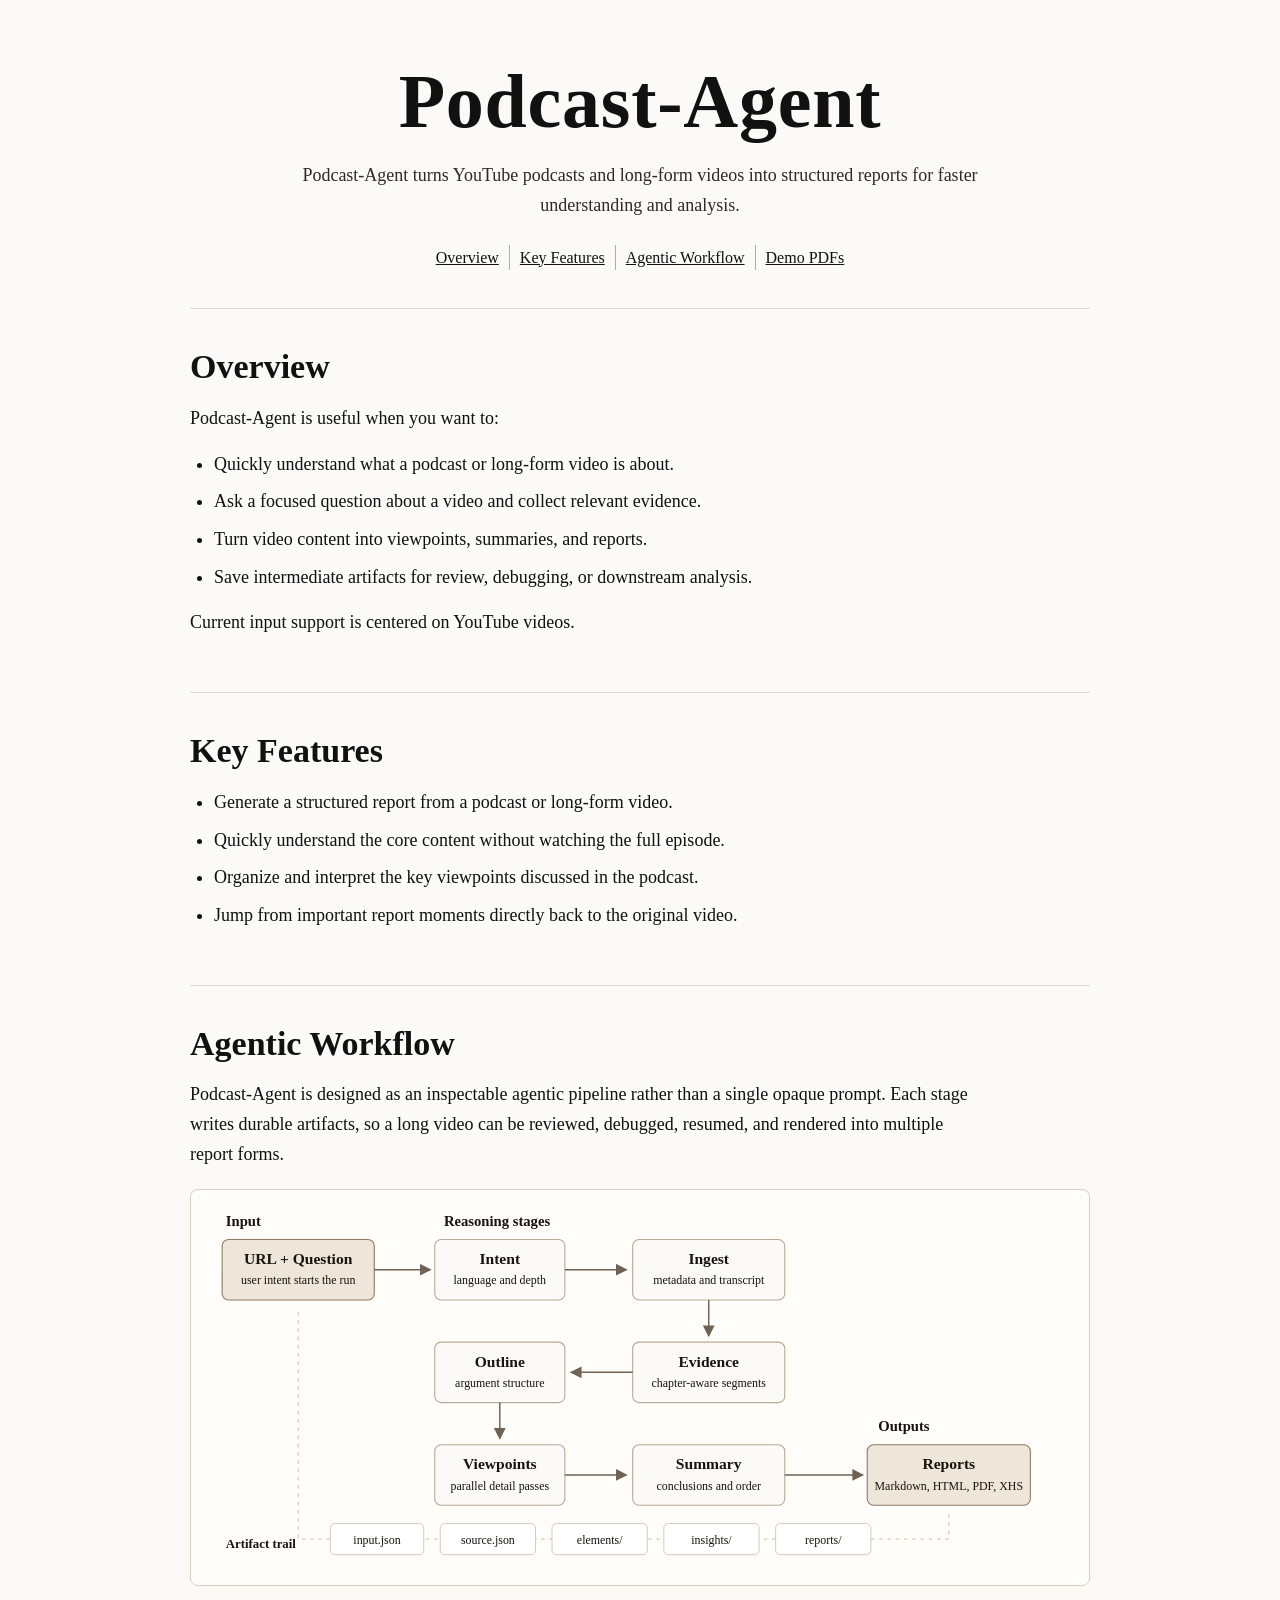
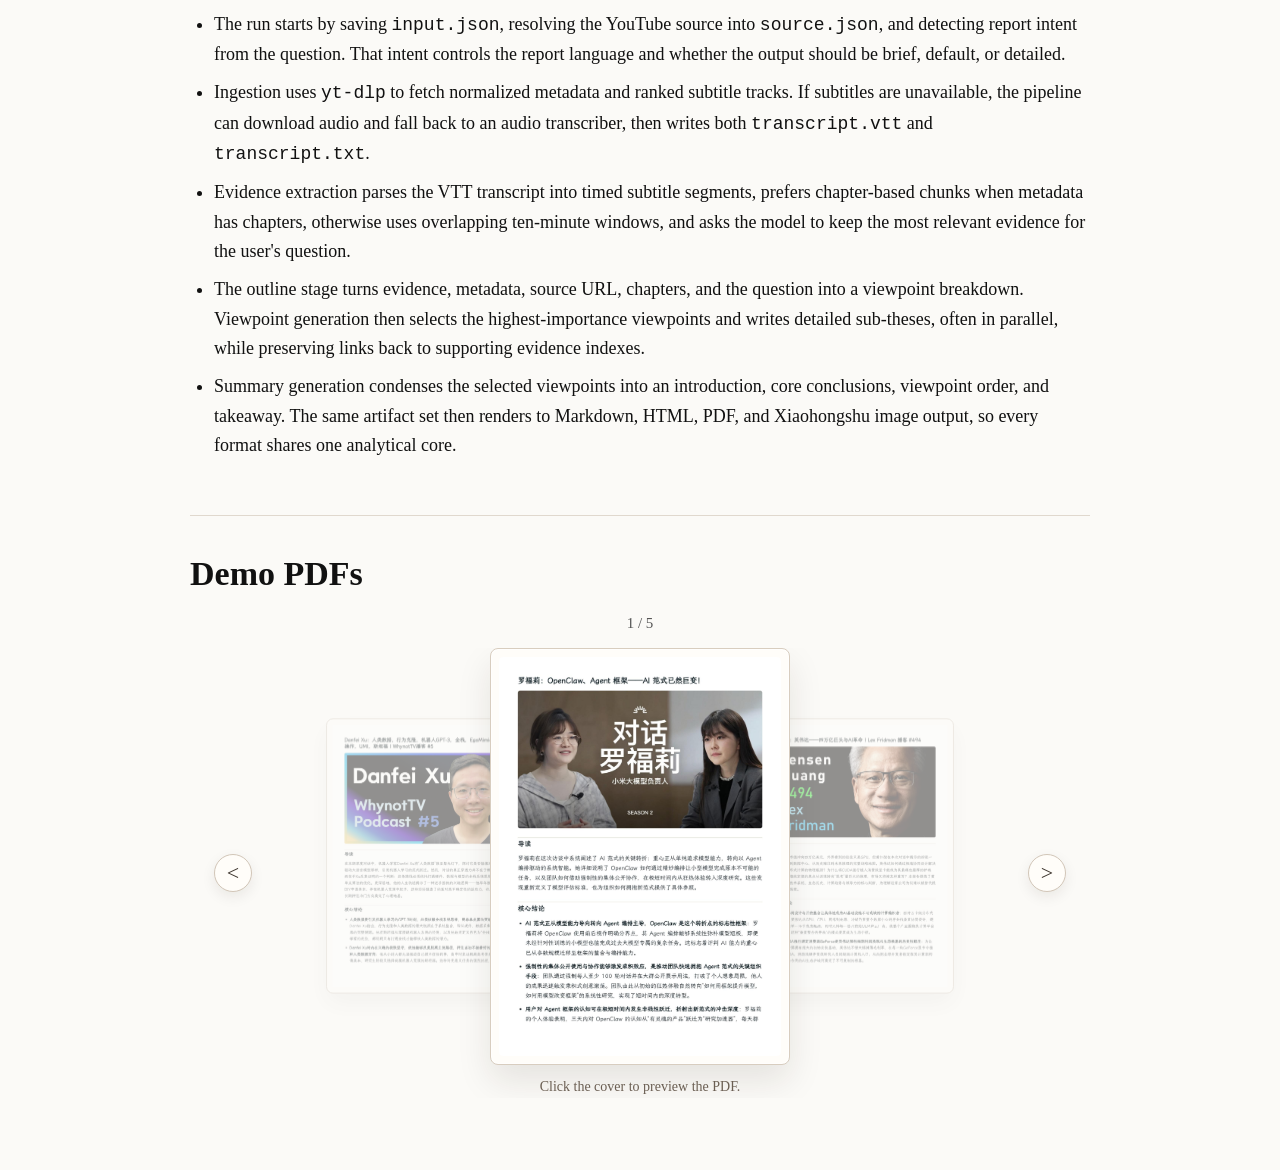
==== index.html @ 7895aafb "Add GitHub Pages homepage" ====
<!doctype html>
<html lang="en">
  <head>
    <meta charset="utf-8">
    <meta name="viewport" content="width=device-width, initial-scale=1">
    <title>Podcast-Agent</title>
    <style>
      * {
        box-sizing: border-box;
      }

      body {
        margin: 0;
        background: #fbfaf7;
        color: #111111;
        font-family: "Times New Roman", Times, serif;
        font-size: 18px;
        line-height: 1.65;
      }

      main {
        width: min(900px, calc(100% - 32px));
        margin: 0 auto;
        padding: 56px 0 72px;
      }

      header,
      section {
        border-bottom: 1px solid #e0d8ce;
        margin: 0 0 38px;
        padding: 0 0 38px;
      }

      section:last-child {
        border-bottom: 0;
        margin-bottom: 0;
        padding-bottom: 0;
      }

      h1,
      h2 {
        line-height: 1.2;
      }

      header {
        text-align: center;
      }

      h1 {
        margin: 0 0 14px;
        font-size: clamp(48px, 8vw, 76px);
        font-weight: 700;
        letter-spacing: 0.01em;
      }

      h2 {
        margin: 0 0 16px;
        font-size: 34px;
        font-weight: 700;
      }

      p {
        margin: 0 0 16px;
      }

      ul {
        margin: 0 0 16px;
        padding-left: 24px;
      }

      li + li {
        margin-top: 8px;
      }

      pre {
        margin: 16px 0 18px;
        padding: 16px;
        overflow-x: auto;
        border: 1px solid #e0d8ce;
        background: #fffdf9;
        font-family: "Courier New", Courier, monospace;
        font-size: 15px;
        line-height: 1.5;
      }

      a {
        color: #111111;
      }

      nav {
        display: flex;
        flex-wrap: wrap;
        justify-content: center;
        gap: 0 10px;
        margin: 24px auto 0;
        max-width: 780px;
        color: #4d463f;
        font-size: 16px;
        line-height: 1.6;
      }

      nav a {
        border-left: 1px solid #b9aa98;
        padding-left: 10px;
        white-space: nowrap;
      }

      nav a:first-child {
        border-left: 0;
        padding-left: 0;
      }

      .workflow-intro {
        max-width: 780px;
      }

      .workflow-diagram-wrap {
        margin-top: 20px;
        overflow-x: auto;
        border: 1px solid #d8cdbf;
        border-radius: 8px;
        background: #fffdf9;
        box-shadow: inset 0 0 0 1px rgba(255, 255, 255, 0.75);
      }

      .workflow-diagram {
        display: block;
        width: 100%;
        min-width: 860px;
        height: auto;
        font-family: "Times New Roman", Times, serif;
      }

      .workflow-diagram text {
        fill: #17130f;
      }

      .workflow-diagram .stage {
        fill: #fbfaf7;
        stroke: #b9aa98;
        stroke-width: 1.2;
      }

      .workflow-diagram .stage-strong {
        fill: #efe6da;
        stroke: #8f7a63;
      }

      .workflow-diagram .artifact {
        fill: #ffffff;
        stroke: #d2c6b8;
        stroke-width: 1;
      }

      .workflow-diagram .arrow {
        fill: none;
        stroke: #6f6255;
        stroke-width: 1.6;
        marker-end: url(#workflow-arrow);
      }

      .workflow-diagram .rail {
        fill: none;
        stroke: #cdbfad;
        stroke-dasharray: 4 5;
        stroke-width: 1.1;
      }

      .workflow-details {
        margin-top: 24px;
      }

      button {
        width: 38px;
        height: 38px;
        border: 1px solid #d2c6b8;
        border-radius: 50%;
        background: #fffdf9;
        color: #3b332b;
        cursor: pointer;
        font-family: "Times New Roman", Times, serif;
        font-size: 22px;
        line-height: 1;
        box-shadow: 0 5px 14px rgba(40, 28, 16, 0.08);
        transition:
          background 160ms ease,
          border-color 160ms ease,
          box-shadow 160ms ease,
          transform 160ms ease;
      }

      button:hover:not(:disabled) {
        background: #f4eee6;
        border-color: #b9aa98;
        box-shadow: 0 8px 20px rgba(40, 28, 16, 0.12);
        transform: translateY(-1px);
      }

      button:disabled {
        color: #aaaaaa;
        cursor: default;
      }

      header p {
        max-width: 760px;
        margin-left: auto;
        margin-right: auto;
        color: #2f2a25;
      }

      .pdf-header {
        margin-bottom: 12px;
        text-align: center;
      }

      .pdf-meta {
        margin: 0;
        color: #555555;
        font-size: 15px;
      }

      .pdf-stage {
        position: relative;
        display: flex;
        align-items: center;
        justify-content: center;
        min-height: 430px;
        overflow: hidden;
      }

      .pdf-cover-link {
        display: block;
        width: min(100%, 300px);
        margin: 0 auto;
        text-decoration: none;
        z-index: 3;
      }

      .pdf-cover {
        overflow: hidden;
        border: 1px solid #d8cdbf;
        border-radius: 8px;
        background: #fffdf9;
        padding: 8px;
        box-shadow:
          0 16px 34px rgba(40, 28, 16, 0.1),
          inset 0 0 0 1px rgba(255, 255, 255, 0.75);
        transition:
          border-color 160ms ease,
          box-shadow 160ms ease,
          transform 160ms ease;
      }

      .pdf-cover-link:hover .pdf-cover {
        border-color: #bcae9c;
        box-shadow: 0 20px 42px rgba(40, 28, 16, 0.14);
        transform: translateY(-2px);
      }

      .pdf-cover img {
        display: block;
        width: 100%;
        height: auto;
        border-radius: 4px;
      }

      .pdf-open {
        margin: 10px 0 0;
        color: #6a5e52;
        font-size: 14px;
        text-align: center;
      }

      .pdf-side {
        position: absolute;
        top: 48px;
        z-index: 1;
        width: 230px;
        opacity: 0.42;
        filter: saturate(0.78);
        pointer-events: none;
        transform: scale(0.86);
      }

      .pdf-side img {
        display: block;
        width: 100%;
        height: auto;
        border: 1px solid #d8cdbf;
        border-radius: 8px;
        background: #fffdf9;
        padding: 6px;
        box-shadow: 0 12px 28px rgba(40, 28, 16, 0.08);
      }

      .pdf-side-prev {
        left: calc(50% - 330px);
      }

      .pdf-side-next {
        right: calc(50% - 330px);
      }

      .pdf-arrow {
        position: absolute;
        top: 50%;
        z-index: 4;
        transform: translateY(-50%);
      }

      .pdf-arrow:hover:not(:disabled) {
        transform: translateY(calc(-50% - 1px));
      }

      #pdf-prev {
        left: 24px;
      }

      #pdf-next {
        right: 24px;
      }

      .empty {
        display: none;
        border: 1px solid #e0d8ce;
        padding: 24px;
        background: #fffdf9;
      }

      @media (max-width: 640px) {
        main {
          width: min(100% - 40px, 900px);
          padding-top: 32px;
        }

        body {
          font-size: 17px;
        }

        h1 {
          font-size: 40px;
        }

        h2 {
          font-size: 32px;
        }

        p,
        li {
          overflow-wrap: anywhere;
        }

        .pdf-stage {
          min-height: 350px;
        }

        button {
          width: 34px;
          height: 34px;
          font-size: 20px;
        }

        .pdf-cover-link {
          width: min(100%, 240px);
        }

        .pdf-side {
          width: 170px;
          top: 48px;
          opacity: 0.32;
        }

        .pdf-side-prev {
          left: calc(50% - 190px);
        }

        .pdf-side-next {
          right: calc(50% - 190px);
        }

        #pdf-prev {
          left: 2px;
        }

        #pdf-next {
          right: 2px;
        }

        .workflow-diagram {
          min-width: 780px;
        }
      }
    </style>
  </head>
  <body>
    <main>
      <header>
        <h1>Podcast-Agent</h1>
        <p>
          Podcast-Agent turns YouTube podcasts and long-form videos into
          structured reports for faster understanding and analysis.
        </p>
        <nav aria-label="Page sections">
          <a href="#overview">Overview</a>
          <a href="#key-features">Key Features</a>
          <a href="#agentic-workflow">Agentic Workflow</a>
          <a href="#demo-pdfs">Demo PDFs</a>
        </nav>
      </header>

      <section id="overview">
        <h2>Overview</h2>
        <p>Podcast-Agent is useful when you want to:</p>
        <ul>
          <li>Quickly understand what a podcast or long-form video is about.</li>
          <li>Ask a focused question about a video and collect relevant evidence.</li>
          <li>Turn video content into viewpoints, summaries, and reports.</li>
          <li>Save intermediate artifacts for review, debugging, or downstream analysis.</li>
        </ul>
        <p>Current input support is centered on YouTube videos.</p>
      </section>

      <section id="key-features">
        <h2>Key Features</h2>
        <ul>
          <li>Generate a structured report from a podcast or long-form video.</li>
          <li>Quickly understand the core content without watching the full episode.</li>
          <li>Organize and interpret the key viewpoints discussed in the podcast.</li>
          <li>Jump from important report moments directly back to the original video.</li>
        </ul>
      </section>

      <section id="agentic-workflow">
        <h2>Agentic Workflow</h2>
        <p class="workflow-intro">
          Podcast-Agent is designed as an inspectable agentic pipeline rather than a
          single opaque prompt. Each stage writes durable artifacts, so a long video
          can be reviewed, debugged, resumed, and rendered into multiple report forms.
        </p>

        <div class="workflow-diagram-wrap">
          <svg class="workflow-diagram" viewBox="0 0 980 430" role="img" aria-labelledby="workflow-title workflow-desc">
            <title id="workflow-title">Podcast-Agent agentic workflow diagram</title>
            <desc id="workflow-desc">
              A YouTube URL and user question flow through intent detection, source ingestion,
              evidence extraction, outline generation, viewpoint writing, summary creation, and report rendering.
            </desc>
            <defs>
              <marker id="workflow-arrow" markerWidth="8" markerHeight="8" refX="7" refY="4" orient="auto">
                <path d="M0,0 L8,4 L0,8 Z" fill="#6f6255"></path>
              </marker>
            </defs>

            <text x="38" y="39" font-size="16" font-weight="700">Input</text>
            <rect class="stage stage-strong" x="34" y="54" width="166" height="66" rx="7"></rect>
            <text x="117" y="81" font-size="17" text-anchor="middle" font-weight="700">URL + Question</text>
            <text x="117" y="103" font-size="13" text-anchor="middle">user intent starts the run</text>

            <path class="arrow" d="M200 87 H261"></path>

            <text x="276" y="39" font-size="16" font-weight="700">Reasoning stages</text>
            <rect class="stage" x="266" y="54" width="142" height="66" rx="7"></rect>
            <text x="337" y="81" font-size="17" text-anchor="middle" font-weight="700">Intent</text>
            <text x="337" y="103" font-size="13" text-anchor="middle">language and depth</text>

            <path class="arrow" d="M408 87 H475"></path>

            <rect class="stage" x="482" y="54" width="166" height="66" rx="7"></rect>
            <text x="565" y="81" font-size="17" text-anchor="middle" font-weight="700">Ingest</text>
            <text x="565" y="103" font-size="13" text-anchor="middle">metadata and transcript</text>

            <path class="arrow" d="M565 120 V159"></path>

            <rect class="stage" x="482" y="166" width="166" height="66" rx="7"></rect>
            <text x="565" y="193" font-size="17" text-anchor="middle" font-weight="700">Evidence</text>
            <text x="565" y="215" font-size="13" text-anchor="middle">chapter-aware segments</text>

            <path class="arrow" d="M482 199 H415"></path>

            <rect class="stage" x="266" y="166" width="142" height="66" rx="7"></rect>
            <text x="337" y="193" font-size="17" text-anchor="middle" font-weight="700">Outline</text>
            <text x="337" y="215" font-size="13" text-anchor="middle">argument structure</text>

            <path class="arrow" d="M337 232 V271"></path>

            <rect class="stage" x="266" y="278" width="142" height="66" rx="7"></rect>
            <text x="337" y="305" font-size="17" text-anchor="middle" font-weight="700">Viewpoints</text>
            <text x="337" y="327" font-size="13" text-anchor="middle">parallel detail passes</text>

            <path class="arrow" d="M408 311 H475"></path>

            <rect class="stage" x="482" y="278" width="166" height="66" rx="7"></rect>
            <text x="565" y="305" font-size="17" text-anchor="middle" font-weight="700">Summary</text>
            <text x="565" y="327" font-size="13" text-anchor="middle">conclusions and order</text>

            <path class="arrow" d="M648 311 H733"></path>

            <text x="750" y="263" font-size="16" font-weight="700">Outputs</text>
            <rect class="stage stage-strong" x="738" y="278" width="178" height="66" rx="7"></rect>
            <text x="827" y="305" font-size="17" text-anchor="middle" font-weight="700">Reports</text>
            <text x="827" y="327" font-size="13" text-anchor="middle">Markdown, HTML, PDF, XHS</text>

            <path class="rail" d="M117 133 V381 H827 V354"></path>
            <text x="38" y="391" font-size="14" font-weight="700">Artifact trail</text>
            <rect class="artifact" x="152" y="364" width="102" height="34" rx="5"></rect>
            <text x="203" y="386" font-size="13" text-anchor="middle">input.json</text>
            <rect class="artifact" x="272" y="364" width="104" height="34" rx="5"></rect>
            <text x="324" y="386" font-size="13" text-anchor="middle">source.json</text>
            <rect class="artifact" x="394" y="364" width="104" height="34" rx="5"></rect>
            <text x="446" y="386" font-size="13" text-anchor="middle">elements/</text>
            <rect class="artifact" x="516" y="364" width="104" height="34" rx="5"></rect>
            <text x="568" y="386" font-size="13" text-anchor="middle">insights/</text>
            <rect class="artifact" x="638" y="364" width="104" height="34" rx="5"></rect>
            <text x="690" y="386" font-size="13" text-anchor="middle">reports/</text>
          </svg>
        </div>

        <ul class="workflow-details">
          <li>
            The run starts by saving <code>input.json</code>, resolving the YouTube
            source into <code>source.json</code>, and detecting report intent from the
            question. That intent controls the report language and whether the output
            should be brief, default, or detailed.
          </li>
          <li>
            Ingestion uses <code>yt-dlp</code> to fetch normalized metadata and ranked
            subtitle tracks. If subtitles are unavailable, the pipeline can download
            audio and fall back to an audio transcriber, then writes both
            <code>transcript.vtt</code> and <code>transcript.txt</code>.
          </li>
          <li>
            Evidence extraction parses the VTT transcript into timed subtitle segments,
            prefers chapter-based chunks when metadata has chapters, otherwise uses
            overlapping ten-minute windows, and asks the model to keep the most relevant
            evidence for the user's question.
          </li>
          <li>
            The outline stage turns evidence, metadata, source URL, chapters, and the
            question into a viewpoint breakdown. Viewpoint generation then selects the
            highest-importance viewpoints and writes detailed sub-theses, often in
            parallel, while preserving links back to supporting evidence indexes.
          </li>
          <li>
            Summary generation condenses the selected viewpoints into an introduction,
            core conclusions, viewpoint order, and takeaway. The same artifact set then
            renders to Markdown, HTML, PDF, and Xiaohongshu image output, so every format
            shares one analytical core.
          </li>
        </ul>
      </section>

      <section id="demo-pdfs">
        <h2>Demo PDFs</h2>
        <div id="pdf-empty" class="empty">
          Put PDF files in <code>demo-pdf/</code>, then add their filenames to
          <code>pdfFiles</code> in this page.
        </div>

        <div id="pdf-viewer">
          <div class="pdf-header">
            <p id="pdf-count" class="pdf-meta">1 / 5</p>
          </div>

          <div class="pdf-stage">
            <div class="pdf-side pdf-side-prev">
              <img id="pdf-prev-cover" src="demo-pdf/demo-1-cover.jpg" alt="">
            </div>
            <button id="pdf-prev" class="pdf-arrow" type="button" aria-label="Previous PDF">&lt;</button>
            <a id="pdf-cover-link" class="pdf-cover-link" href="demo-pdf/demo-4.pdf" target="_blank" rel="noopener">
              <div class="pdf-cover">
                <img id="pdf-cover" src="demo-pdf/demo-4-cover.jpg" alt="demo-4 PDF cover">
              </div>
              <p class="pdf-open">Click the cover to preview the PDF.</p>
            </a>
            <button id="pdf-next" class="pdf-arrow" type="button" aria-label="Next PDF">&gt;</button>
            <div class="pdf-side pdf-side-next">
              <img id="pdf-next-cover" src="demo-pdf/demo-5-cover.jpg" alt="">
            </div>
          </div>
        </div>
      </section>
    </main>

    <script>
      const pdfFiles = [
        {
          title: "demo-4.pdf",
          pdf: "demo-4.pdf",
          cover: "demo-4-cover.jpg",
          alt: "demo-4 PDF cover",
        },
        {
          title: "demo-5.pdf",
          pdf: "demo-5.pdf",
          cover: "demo-5-cover.jpg",
          alt: "demo-5 PDF cover",
        },
        {
          title: "demo-3.pdf",
          pdf: "demo-3.pdf",
          cover: "demo-3-cover.jpg",
          alt: "demo-3 PDF cover",
        },
        {
          title: "demo-2.pdf",
          pdf: "demo-2.pdf",
          cover: "demo-2-cover.jpg",
          alt: "demo-2 PDF cover",
        },
        {
          title: "demo-1.pdf",
          pdf: "demo-1.pdf",
          cover: "demo-1-cover.jpg",
          alt: "demo-1 PDF cover",
        },
      ];

      const viewer = document.getElementById("pdf-viewer");
      const empty = document.getElementById("pdf-empty");
      const coverLink = document.getElementById("pdf-cover-link");
      const cover = document.getElementById("pdf-cover");
      const prevCover = document.getElementById("pdf-prev-cover");
      const nextCover = document.getElementById("pdf-next-cover");
      const count = document.getElementById("pdf-count");
      const prev = document.getElementById("pdf-prev");
      const next = document.getElementById("pdf-next");
      let currentPdf = 0;

      function fileUrl(filename) {
        return `demo-pdf/${filename}`;
      }

      function showPdf(index) {
        currentPdf = (index + pdfFiles.length) % pdfFiles.length;
        const item = pdfFiles[currentPdf];
        const previous = pdfFiles[(currentPdf - 1 + pdfFiles.length) % pdfFiles.length];
        const nextItem = pdfFiles[(currentPdf + 1) % pdfFiles.length];
        const pdfUrl = fileUrl(item.pdf);

        coverLink.href = pdfUrl;
        cover.src = fileUrl(item.cover);
        cover.alt = item.alt;
        prevCover.src = fileUrl(previous.cover);
        nextCover.src = fileUrl(nextItem.cover);
        count.textContent = `${currentPdf + 1} / ${pdfFiles.length}`;
        prev.disabled = pdfFiles.length <= 1;
        next.disabled = pdfFiles.length <= 1;
      }

      if (pdfFiles.length === 0) {
        empty.style.display = "block";
        viewer.style.display = "none";
      } else {
        showPdf(0);
      }

      prev.addEventListener("click", () => showPdf(currentPdf - 1));
      next.addEventListener("click", () => showPdf(currentPdf + 1));
    </script>
  </body>
</html>
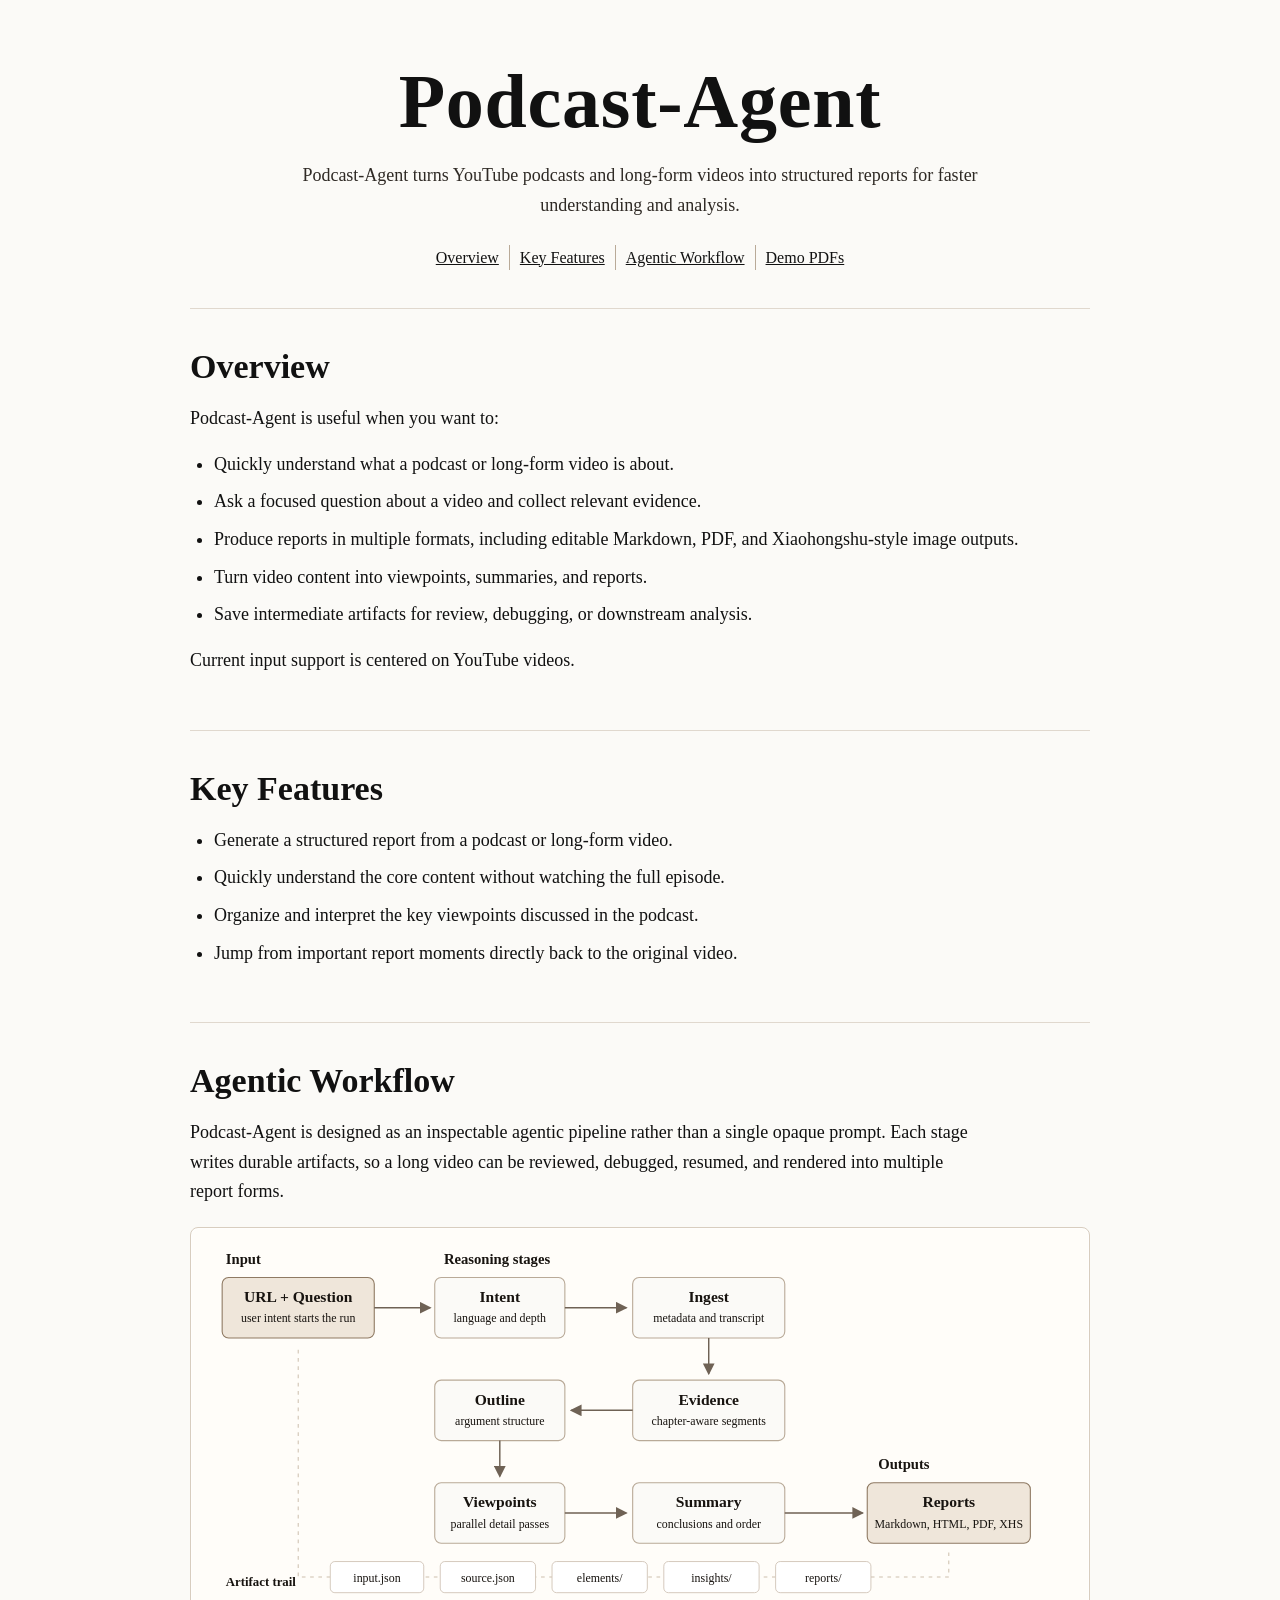
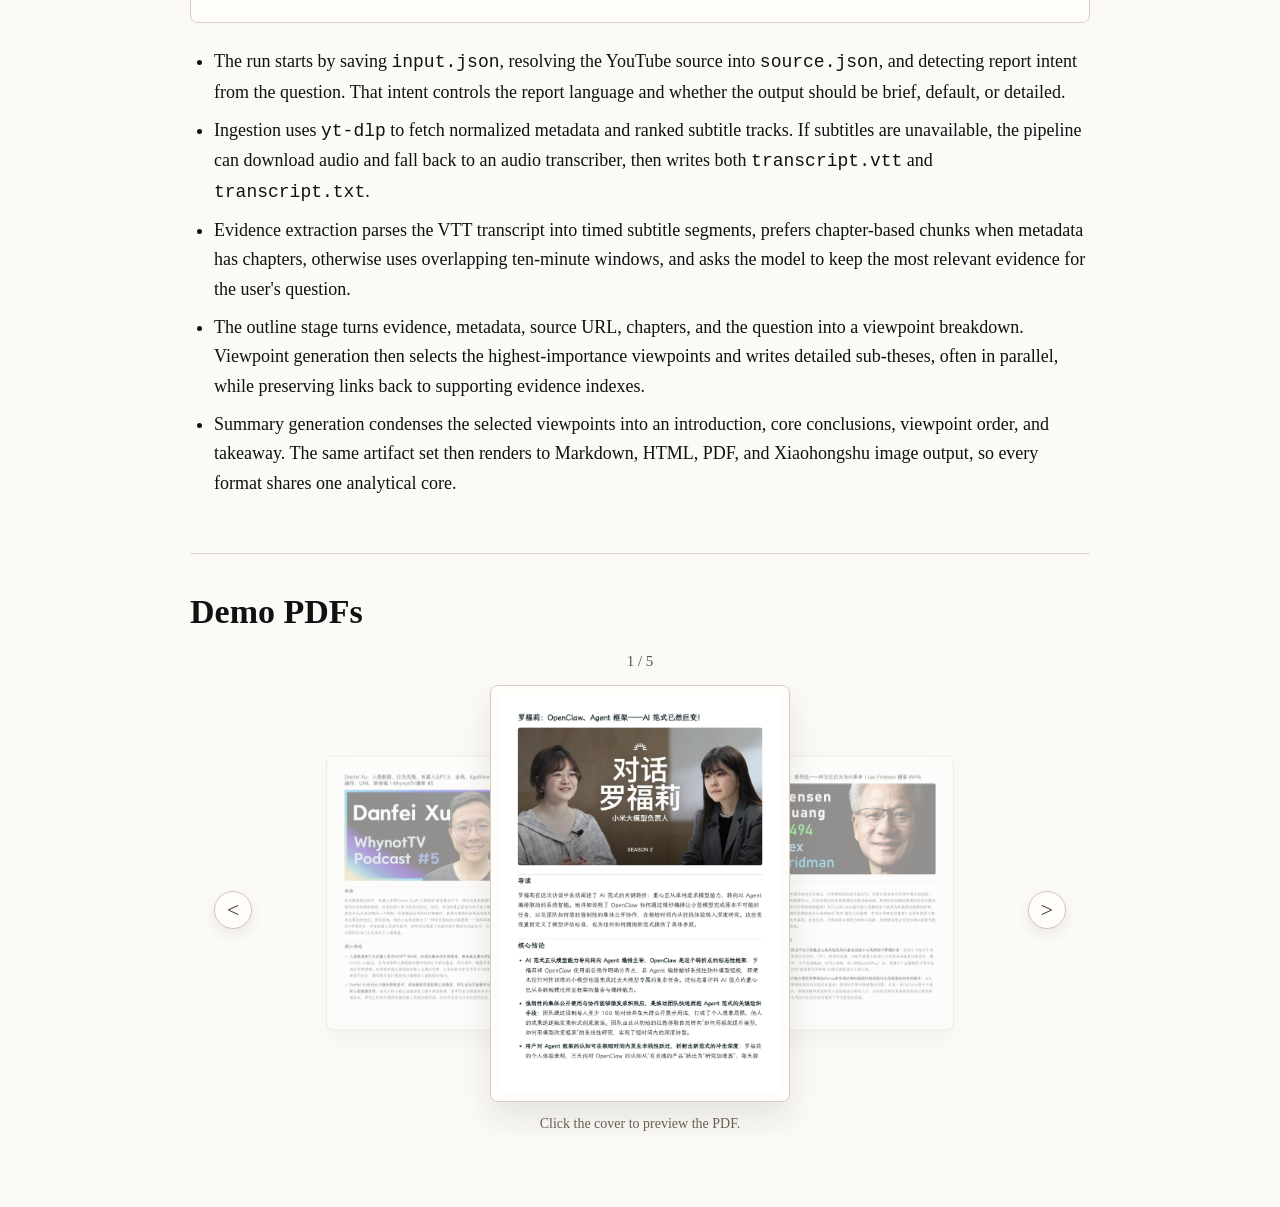
==== commit 46d0aa19: "Update overview output formats" ====
--- a/index.html
+++ b/index.html
@@ -414,6 +414,7 @@
         <ul>
           <li>Quickly understand what a podcast or long-form video is about.</li>
           <li>Ask a focused question about a video and collect relevant evidence.</li>
+          <li>Produce reports in multiple formats, including editable Markdown, PDF, and Xiaohongshu-style image outputs.</li>
           <li>Turn video content into viewpoints, summaries, and reports.</li>
           <li>Save intermediate artifacts for review, debugging, or downstream analysis.</li>
         </ul>
